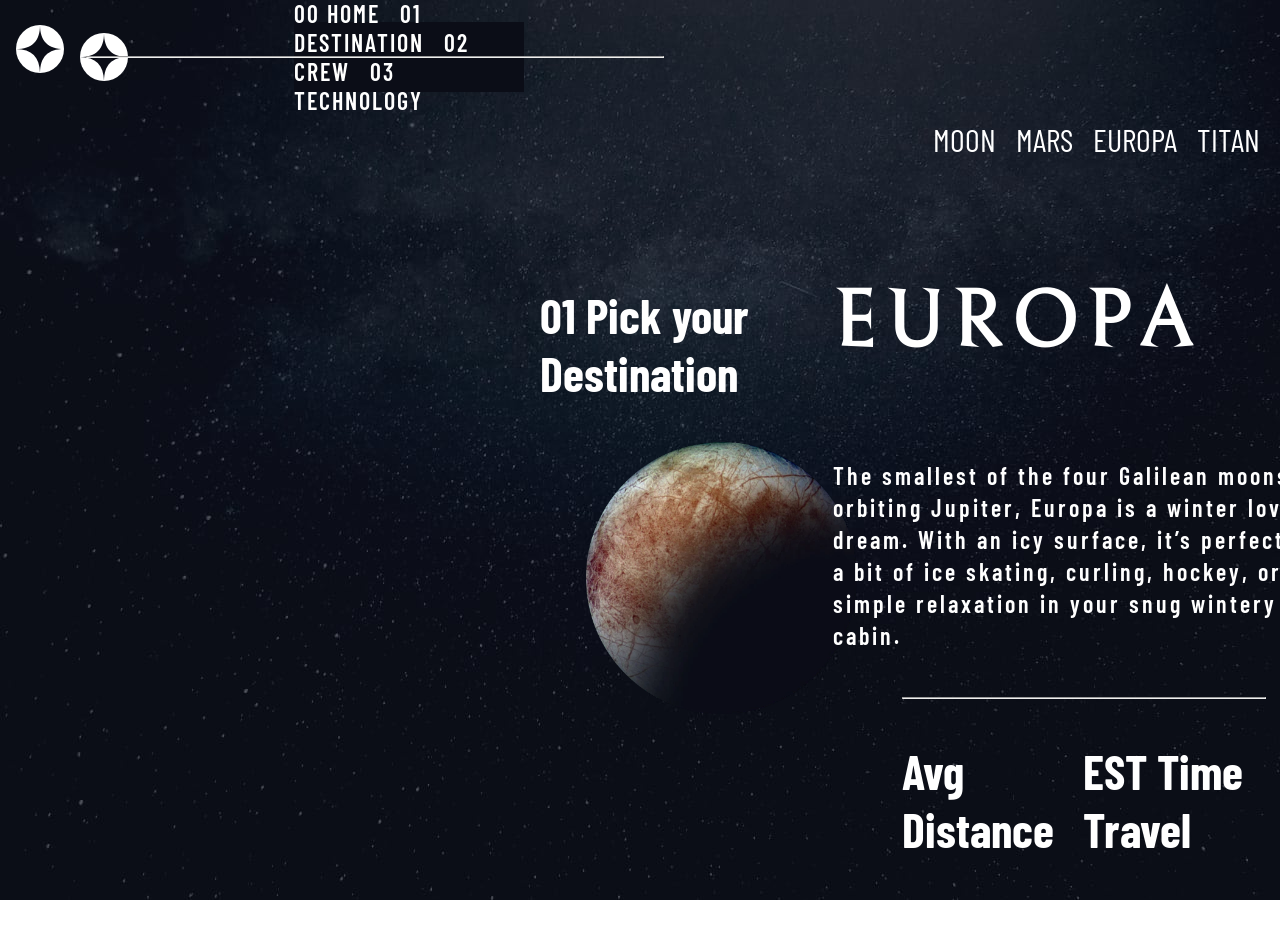
==== public/destination-europa.html @ 991aaed0 "Add files via upload" ====
<!DOCTYPE html>
<html lang="en">
<head>
  <meta charset="UTF-8">
  <meta name="viewport" content="width=device-width, initial-scale=1.0">

  <link rel="icon" type="image/png" sizes="32x32" href="./assets/favicon-32x32.png">
  <link rel="stylesheet" href="./assets/css/style.css">
  <title> Space tourism </title>
</head>
<body id="destination">
  <!-- navbar -->
<nav id="navbar" class="navbar">
  <img class="logo" src="./assets/shared/logo.svg" alt="logo">
  <!-- navbar -->
<nav id="navbar" class="navbar">
  <img class="logo" src="./assets/shared/logo.svg" alt="logo">
  <hr class="align-md-line">
  <div class="nav-menu" id="nav-menu">
    <!-- links -->
        <div class="nav-items">
        <a href="index.html"><span class="number">00</span> Home</a>
            <a href="./destination-moon.html"><span class="number">01</span> Destination</a>
        <a href="./crew-commander.html"><span class="number">02</span> Crew</a>
      <a href="./technology-capsule.html"><span class="number">03</span> Technology</a>
    </div>
</nav>
<!-- mobile nav -->
<div class="hamburger" id="hamIcon">
  <img src="./assets/shared/icon-hamburger.svg" alt="hamburger" class="hamIcon">
 </div>

 <!-- main content -->
  <main class="des-cc">
    <div class="des-column">
    <h2 class="dest-txt">01 Pick your Destination</h2>
    <!-- img row 50% -->
    <div class="img-row-50">
      <img class="img-des" src="./assets/destination/image-europa.webp" alt="europa">
    </div>
  </div>
    <div class="dest-info-50">

      <div class="des-link-cc">
      <a href="./destination-moon.html" class="dest-planet-links">MOON</a>
          <a href="./destination-mars.html" class="dest-planet-links">MARS</a>
        <a href="./destination-europa.html" class="dest-planet-links">EUROPA</a> 
      <a href="./destination-titan.html" class="dest-planet-links">TITAN</a>
    </div>

    <div class="planet-info-cc">
      <h1 class="planet-title">EUROPA</h1>
      <p class="planet-txt">The smallest of the four Galilean moons orbiting Jupiter, Europa is a 
        winter lover’s dream. With an icy surface, it’s perfect for a bit of 
        ice skating, curling, hockey, or simple relaxation in your snug 
        wintery cabin.</p>
        </div>
          <hr class="ww-line-50">

        <div class="des-tt-cc">
          <div class="tt-row">
            <h2 class="avg-tr-title">Avg Distance</h2>
            <span class="tt-txt">
              628 mil km
            </span>
          </div>
          <div class="tt-row">
            <h2  class="avg-tr-title">EST Time Travel</h2>
            <span class="tt-txt">
              3 Years
            </span>
          </div>
        </div>
    </div>
  </main>
<script src="./assets/js/app.js"></script>
</body>
</html>
---- public/assets/css/style.css ----
@import url('https://fonts.googleapis.com/css2?family=Barlow+Condensed:wght@100&family=Bellefair&display=swap');

/* example font */
/* 
    font-family: 'Barlow Condensed', sans-serif;

    font-family: 'Bellefair', serif;
*/
/*************************************************************************
HOME PAGE START OF CSS FILE
**************************************************************************/
html{
    width: 100%;
    height: 100vh;
}
#home{
    box-sizing: border-box;
    padding: 0;
    margin: 0;
    height: 100%;
    /* default settings */
    background-image: url('../home/background-home-desktop.jpg');
    background-size: cover;
    background-repeat: none;
    color: #fff;
    font-family: 'Bellefair', serif;
}
/* font style */
p{
    font-size: 1.4rem;
    line-height: 2rem;
    font-family: 'Barlow Condensed', sans-serif;
}

.bigText{
    font-size: 150px;
    text-transform: uppercase;
}

/* navbar */
.navbar{
    display: flex;
    flex-direction: row;
    align-items: center;
    justify-content: space-between;
    width: 100%;
    padding-top: 1rem;
    height: 65px;
}

/* logo */
.logo{
padding-left: 1rem;
}
/* hamburger icon */
.hamburger{
    display: none;
}
/* links inside nav */
.nav-menu{
    display: flex;
    width: 50%;
    justify-content: center;
    align-items: center;
    height: 70px;
    z-index: 1;
    background-color:rgba(11, 13, 23);
}

.align-md-line{
    color: #fff;
    width: 45%;
    z-index: 100;
    margin-left: 1rem;
    position: absolute;
    left: 70px;
}
/* .nav-items{
    display: flex;
    width: 50%;
    justify-content: center;
    align-items: center;
    height: 70px;
    z-index: 1;
    background-color:rgba(11,13,23, 0.5);
} */

.nav-items a{
    color: #fff;
    font-size: 1.5rem;
    padding-right: 1rem;
    text-decoration: none;
    font-family: 'Barlow Condensed', sans-serif;
    text-transform: uppercase;
    letter-spacing: 2px;
    font-weight: 600;
    transform: scaleX(0);
    transform-origin: bottom right;
}

.nav-items a:hover{
    color:rgba(255, 255, 255, 0.699);
    padding-bottom: 20px;
    border-bottom: #fff solid 2px;

}

/* whole page in div */
.home-page-section{
    display: flex;
    flex-direction: row;
    align-items: center;
    align-content: center;
    justify-content: center;
}
/* left half of page for text */
.home-left-half{
    display: flex;
    width: 50%;
    height: 100%;
    flex-wrap: wrap;
    margin: 3rem auto;
    padding: 2rem;
    align-self: flex-end;
    flex-direction: column;
    text-align: center;
}
/* so you want to text */
.travelText{
    font-family: 'Barlow Condensed', sans-serif;
    letter-spacing: 4.75px;
}
/* right half of page on desktop */
.home-right-half{
    display: flex;
    flex-direction: column;
    justify-content: flex-end;
    height: 100%;
    width: 50%;
    padding: 3rem;
    text-align: center;
}

.circle-div{
    display: flex;
    flex-direction: column;
    justify-content: center;
    height: 250px;
    width: 250px;
    background-color: #fff;
    border-radius: 50%;
    position: relative;
    top: 300px;
    left: 400px;
}

.circle-div:hover{
    transition: all .7s ease-out;
    cursor: pointer;
    box-shadow: 5px 0px 10px 15px rgba(0, 0, 0, 0.5);
}

.explore{
    margin: 0;
    color:rgba(11,13,23);
    text-transform: uppercase;
    font-size: 2rem;
}
/* link to destination page */
.explore a{
    text-decoration: none;
    color: rgba(11,13,23);
    font-weight: 500;
    font-family: 'Bellefair', serif;
    padding:0;
    letter-spacing: 5px;
}
/****************************************************************************
  DESTINATION PAGE START CSS FILE
  ***************************************************************************/
  #destination{
    box-sizing: border-box;
    padding: 0;
    margin: 0;
    width: 100%;
    height: 100%;
    background-image: url('../destination/background-destination-desktop.jpg');
    background-attachment: fixed;
    background-size: cover;
    background-repeat: none;
    color: #fff;
    font-family: 'Bellefair', serif;
}

/* des cc */
.des-cc{
    width: 90vw;
    height: 100vh;
    display: flex;
    margin: auto;
    padding: 1rem;
    flex-direction: row;
    align-items: center;
}

.des-column{
    width: 50%;
    align-items: center;
    justify-content: center;
    text-align: center;
}
.dest-txt{
    font-family: 'Barlow Condensed', sans-serif;
    font-size: 3rem;
    text-align: left;
}
.img-des{
    width: 75%;
}

.dest-info-50{
    display: flex;
    flex-direction: column;
    width: 50%;
    height: 100%;
    align-items: center;
}

.des-link-cc{
    display: flex;
    flex-direction: row;
    height: 8vh;
    width: 25vw;
    align-items: center;
    margin-top: 5rem;
    
}

.dest-planet-links{
    font-family: 'Barlow Condensed', sans-serif;
    color: #fff;
    font-size: 2rem;
    padding: 0 10px 0 10px;
    text-align: left;
    text-decoration: none;
    align-items: center;
}

.dest-planet-links:hover{
    border-bottom: 2px solid #fff;
}

.planet-info-cc{
    display: flex;
    flex-direction: column;
    width: 500px;
    height:500px;
    margin-top: 2rem;
    padding:0.8rem;
}

.planet-title{
    font-family: 'Bellefair', serif;
    font-size: 5rem;
    letter-spacing: 10px;
}

.planet-txt{
    font-family: 'Barlow Condensed', sans-serif;
    font-size: 1.5rem;
    text-align: left;
    font-weight: 600;
    letter-spacing: 3px;
}


.ww-line-50{
    color: #fff;
    width: 100%;
}

.des-tt-cc{
    display: flex;
    flex-direction: row;
    align-items: center;
    justify-content: center;
    width: 100%;
    height: 300px;
}
.tt-row{
    display: flex;
    flex-direction: column;
    justify-content: center;
    align-items: center;
    width: 50%;
    height: 200px;
}

.avg-tr-title{
    font-family: 'Barlow Condensed', sans-serif;
    font-size: 3rem;
    color: #fff;
}

.tt-txt{
    font-size: 2rem;
    font-family: 'Barlow Condensed', sans-serif;
    color: #fff;
}

/* *****************************************************************************************
CREW PAGE
********************************************************************************************/
#crew-body{
    box-sizing: border-box;
    padding: 0;
    margin: 0;
    background-image: url('../crew/background-crew-desktop.jpg');
    background-attachment: fixed;
    background-size: cover;
    background-repeat: none;
    color: #fff;
    font-family: 'Bellefair', serif;
    overflow: hidden;
}

.meet-crew{
    font-size: 1.5rem;
    margin-left: 3rem;
    text-transform: uppercase;
}
.numbers{
    color: rgba(160, 160, 160, 0.5);
    padding-left: 2rem;
}

.crew-con{
    display: flex;
    flex-direction: row;
    width: 100vw;
    height: 100vh;
    overflow: hidden;
}

.crew-info-cc{
    display: flex;
    flex-direction: column;
    margin: 2rem auto 0 auto;
    width: 40vw;
}
.crew-title{
    font-size: 3rem;
    margin: 0;
    font-family: 'Barlow Condensed', sans-serif;
    letter-spacing: 5px;
    text-transform: uppercase;
}

.crew-name{
    font-size: 2.5rem;
    font-family: 'Barlow Condensed', sans-serif;
    letter-spacing: 5px;
    text-transform: uppercase; 
    margin: 1rem;
}
.crew-photo-cc{
    display: flex;
    justify-content: center;
    height: 100%;
    width: 50%;
}

.crew-txt{
    font-size: 1rem;
    line-height: 1rem;
    letter-spacing: 5px;
}

.crew-img{
    width: 60%;
    height: 80%;
}

.circle-cc{
    display: flex;
    flex-direction: row;
    width: 30vw;
    height: 15%;
    margin: auto;
}
ul{
    display: flex;
    flex-direction: row;
}

.crew-link{
    display: flex;
    justify-content: center;
    align-items: center;
    width: 25px;
    height: 25px;
    border-radius: 50%;
    margin: 5px;
    background-color: rgb(51, 51, 51);
    list-style: none;
    font-family: 'Barlow Condensed', sans-serif;
    text-decoration: none;
    font-size: 1.2rem;
    color: #000;
    font-weight: 600;
}
li{
    list-style: none;
}
.active{
    background-color: #fff;;
    color: rgb(208, 214, 249);
}

  /****************************************************************************
  MEDIA QUERIES FOR ALL PAGES
  ****************************************************************************/
  
@media screen and (max-width: 428px) {
    /* home page */
    #home{
        background-image: url('../home/background-home-mobile.jpg');
        background-color: black;
        background-attachment: fixed;
        background-position: center;
        background-size:cover;
        height: 100%;
        overflow: hidden;
    }
    /* all pages navbar */
    .hamburger{
        display: flex;
        position: fixed;
        top: 25px;
        right:30px;
        z-index: 200;
    }
    .nav-menu{
        display: none;
    }
    
     .active{
        display: flex;
        flex-direction: column;
        position: relative;
        text-align: right;
        top: 0;
        right: 0;
        width: 50%;
        height: 100vh;
        background-color: rgba(0, 0, 0, 0.150);
        z-index: 100;
    }
  
    .nav-items{
        display: flex;
        width: 50%;
        position: relative;
        top: 450px;
        right: -70px;
        flex-direction: column;
        align-items: flex-end;
        text-align: right;
        font-family: 'Bellefair', serif;
    }
    .nav-items a{
        font-size: 2rem;
        padding-top: 2rem;
    }
    /* /navbar */

    .number{display: none;}

    .home-page-section{
        display: flex;
        flex-direction: column;
        justify-content: center;
        flex-wrap: wrap;
        padding: 0;
    }

    p{
        font-size: 1.5rem;
        padding: 1.1rem;
    }
    .home-left-half{
        display: flex;
        flex-direction: column;
        width: 100%;
        text-align: center;
        justify-content: center;
        align-items: center;
        height: auto;
        margin: 0;
        padding: 0;
    }
    .travelText{
        font-size: 1.8rem;
    }
    .bigText{
        font-size: 5rem;
    }
    /* below on media screen */
    .home-right-half{
        display: flex;
        flex-direction: column;
        align-items: center;
        padding: 0;
    }

    /* radius circle */
    .circle-div{
        position: static;
        width: 250px;
        height: 250px;
    }
    /* text of explore */
    .explore{
        font-family: 'Bellefair', serif;
        padding:0;
        letter-spacing: 5px;
    }

    /**********************************************************************
    destination moon page
    **********************************************************************/
    #destination{
        height: 100vh;
        width: 100vw;
        background-image: url('../destination/background-destination-tablet.jpg');
        background-position: center;
        background-repeat: no-repeat;
    }
  
    .heading{
      font-family: 'Barlow Condensed', sans-serif;
      color: #fff;
    }

  }
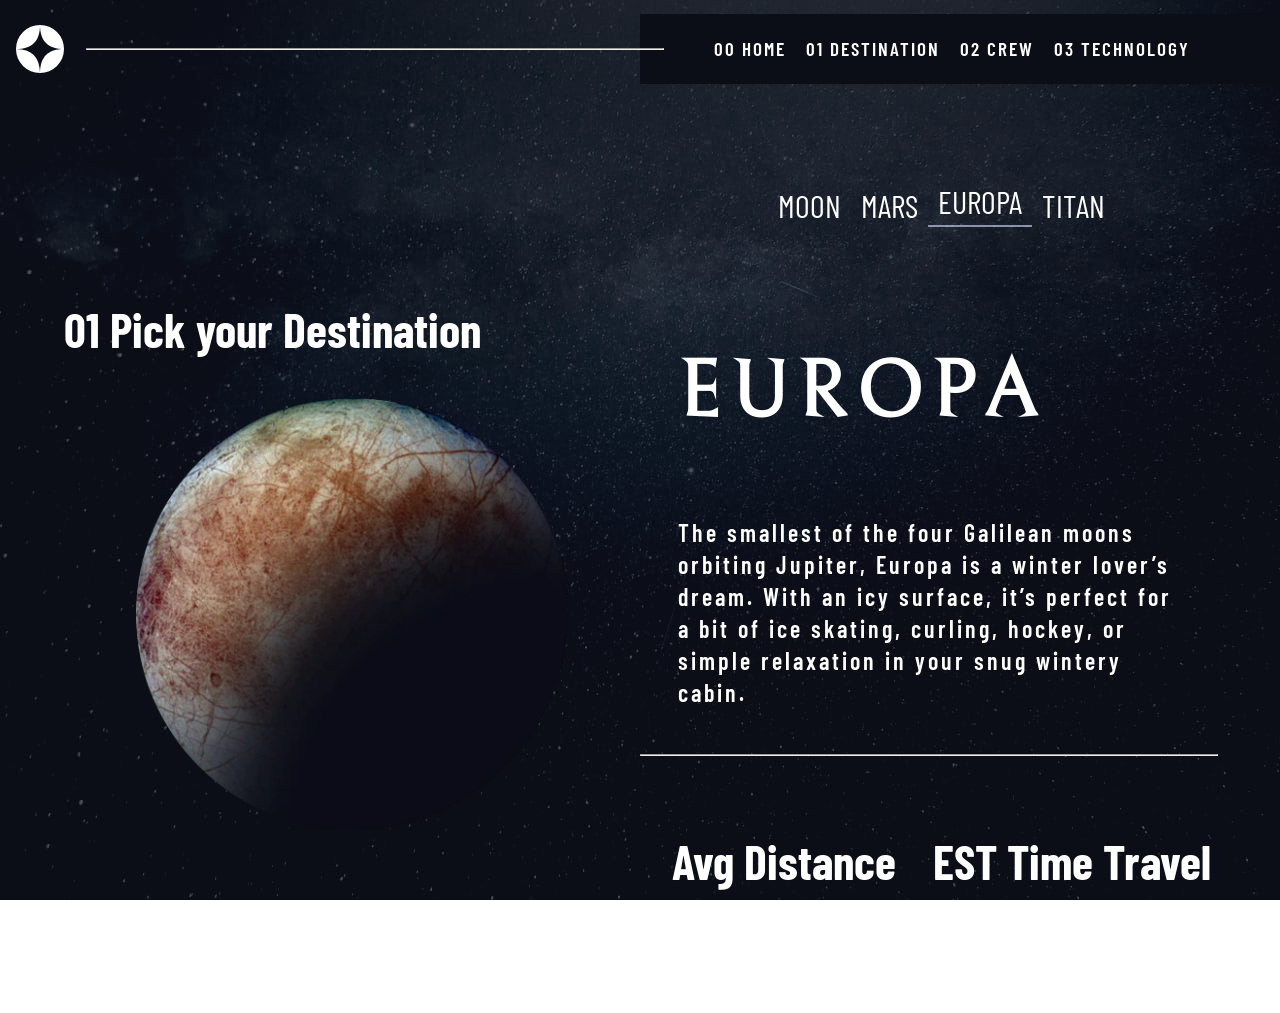
==== commit d619406f: "95% completed mobile response, home page, destination page, crew page, fixed bug crew page mobile vi" ====
--- a/public/destination-europa.html
+++ b/public/destination-europa.html
@@ -9,70 +9,66 @@
   <title> Space tourism </title>
 </head>
 <body id="destination">
-  <!-- navbar -->
-<nav id="navbar" class="navbar">
-  <img class="logo" src="./assets/shared/logo.svg" alt="logo">
-  <!-- navbar -->
-<nav id="navbar" class="navbar">
-  <img class="logo" src="./assets/shared/logo.svg" alt="logo">
-  <hr class="align-md-line">
-  <div class="nav-menu" id="nav-menu">
-    <!-- links -->
-        <div class="nav-items">
-        <a href="index.html"><span class="number">00</span> Home</a>
-            <a href="./destination-moon.html"><span class="number">01</span> Destination</a>
-        <a href="./crew-commander.html"><span class="number">02</span> Crew</a>
-      <a href="./technology-capsule.html"><span class="number">03</span> Technology</a>
+  <nav id="navbar" class="navbar">
+    <img class="logo" src="./assets/shared/logo.svg" alt="logo">
+    <hr class="align-md-line">
+    <div class="nav-menu" id="nav-menu">
+      <!-- links -->
+          <div class="nav-items">
+          <a href="index.html"><span class="number">00</span> Home</a>
+              <a href="./destination-moon.html"><span class="number">01</span> Destination</a>
+          <a href="./crew-commander.html"><span class="number">02</span> Crew</a>
+        <a href="./technology-capsule.html"><span class="number">03</span> Technology</a>
+      </div>
+  </nav>
+  <!-- mobile nav -->
+  <div class="hamburger" id="hamIcon">
+    <img src="./assets/shared/icon-hamburger.svg" alt="hamburger" class="hamIcon">
+   </div>
+  
+   <!-- main content -->
+    <main class="des-cc">
+      <div class="des-column">
+      <h2 class="dest-txt">01 Pick your Destination</h2>
+      <!-- img row 50% -->
+      <div class="img-row-50">
+        <img class="img-des" src="./assets/destination/image-europa.webp" alt="Europa">
+      </div>
     </div>
-</nav>
-<!-- mobile nav -->
-<div class="hamburger" id="hamIcon">
-  <img src="./assets/shared/icon-hamburger.svg" alt="hamburger" class="hamIcon">
- </div>
-
- <!-- main content -->
-  <main class="des-cc">
-    <div class="des-column">
-    <h2 class="dest-txt">01 Pick your Destination</h2>
-    <!-- img row 50% -->
-    <div class="img-row-50">
-      <img class="img-des" src="./assets/destination/image-europa.webp" alt="europa">
-    </div>
-  </div>
-    <div class="dest-info-50">
-
-      <div class="des-link-cc">
-      <a href="./destination-moon.html" class="dest-planet-links">MOON</a>
-          <a href="./destination-mars.html" class="dest-planet-links">MARS</a>
-        <a href="./destination-europa.html" class="dest-planet-links">EUROPA</a> 
-      <a href="./destination-titan.html" class="dest-planet-links">TITAN</a>
-    </div>
-
-    <div class="planet-info-cc">
-      <h1 class="planet-title">EUROPA</h1>
-      <p class="planet-txt">The smallest of the four Galilean moons orbiting Jupiter, Europa is a 
-        winter lover’s dream. With an icy surface, it’s perfect for a bit of 
-        ice skating, curling, hockey, or simple relaxation in your snug 
-        wintery cabin.</p>
-        </div>
-          <hr class="ww-line-50">
-
-        <div class="des-tt-cc">
-          <div class="tt-row">
-            <h2 class="avg-tr-title">Avg Distance</h2>
-            <span class="tt-txt">
-              628 mil km
-            </span>
+      <div class="dest-info-50">
+  
+        <div class="des-link-cc">
+        <a href="./destination-moon.html" class="dest-planet-links">MOON</a>
+            <a href="./destination-mars.html" class="dest-planet-links">MARS</a>
+          <a href="./destination-europa.html" class="dest-planet-links">EUROPA</a> 
+        <a href="./destination-titan.html" class="dest-planet-links">TITAN</a>
+      </div>
+  
+      <div class="planet-info-cc">
+        <h1 class="planet-title">EUROPA</h1>
+        <p class="planet-txt">The smallest of the four Galilean moons orbiting Jupiter, Europa is a 
+          winter lover’s dream. With an icy surface, it’s perfect for a bit of 
+          ice skating, curling, hockey, or simple relaxation in your snug 
+          wintery cabin.</p>
           </div>
-          <div class="tt-row">
-            <h2  class="avg-tr-title">EST Time Travel</h2>
-            <span class="tt-txt">
-              3 Years
-            </span>
+            <hr class="ww-line-50">
+  
+          <div class="des-tt-cc">
+            <div class="tt-row">
+              <h2 class="avg-tr-title">Avg Distance</h2>
+              <span class="tt-txt">
+                628 mil km
+              </span>
+            </div>
+            <div class="tt-row">
+              <h2  class="avg-tr-title">EST Time Travel</h2>
+              <span class="tt-txt">
+                3 Years
+              </span>
+            </div>
           </div>
-        </div>
-    </div>
-  </main>
+      </div>
+    </main>
 <script src="./assets/js/app.js"></script>
 </body>
 </html>
--- a/public/assets/css/style.css
+++ b/public/assets/css/style.css
@@ -11,7 +11,6 @@
 **************************************************************************/
 html{
     width: 100%;
-    height: 100vh;
 }
 #home{
     box-sizing: border-box;
@@ -24,6 +23,7 @@
     background-repeat: none;
     color: #fff;
     font-family: 'Bellefair', serif;
+    overflow: hidden;
 }
 /* font style */
 p{
@@ -87,22 +87,24 @@
 
 .nav-items a{
     color: #fff;
-    font-size: 1.5rem;
+    font-size: 1.2rem;
     padding-right: 1rem;
     text-decoration: none;
     font-family: 'Barlow Condensed', sans-serif;
     text-transform: uppercase;
     letter-spacing: 2px;
     font-weight: 600;
-    transform: scaleX(0);
-    transform-origin: bottom right;
 }
 
 .nav-items a:hover{
-    color:rgba(255, 255, 255, 0.699);
+    color: rgba(255, 255, 255, 0.500);
+    transition: all .250s ease-in;
+
+}
+
+.nav-items-active{
     padding-bottom: 20px;
     border-bottom: #fff solid 2px;
-
 }
 
 /* whole page in div */
@@ -150,8 +152,8 @@
     background-color: #fff;
     border-radius: 50%;
     position: relative;
-    top: 300px;
-    left: 400px;
+    top: 30px;
+    left: 350px;
 }
 
 .circle-div:hover{
@@ -182,8 +184,6 @@
     box-sizing: border-box;
     padding: 0;
     margin: 0;
-    width: 100%;
-    height: 100%;
     background-image: url('../destination/background-destination-desktop.jpg');
     background-attachment: fixed;
     background-size: cover;
@@ -232,7 +232,7 @@
     height: 8vh;
     width: 25vw;
     align-items: center;
-    margin-top: 5rem;
+    margin: 5rem 0 1rem 0;
     
 }
 
@@ -247,7 +247,13 @@
 }
 
 .dest-planet-links:hover{
+    padding-bottom: 5px;
     border-bottom: 2px solid #fff;
+}
+
+.dest-planet-links-active{
+    padding-bottom: 5px;
+    border-bottom: 2px solid #d0d6f9a1;
 }
 
 .planet-info-cc{
@@ -412,10 +418,113 @@
 li{
     list-style: none;
 }
-.active{
+.crew-active{
     background-color: #fff;;
     color: rgb(208, 214, 249);
 }
+/*******************************************************************************
+space caplse page
+********************************************************************************/
+#tech-bg{
+    background-image: url('../technology/background-technology-desktop.jpg');
+    background-image: url('../crew/background-crew-desktop.jpg');
+    background-attachment: fixed;
+    background-size: cover;
+    background-repeat: none;
+    color: #fff;
+    padding: 0;
+    margin: 0 auto;
+    box-sizing: border-box;
+    overflow: hidden;
+}
+
+#tech-content{
+    display: flex;
+    flex-direction: row;
+    flex-wrap: wrap;
+    width: 100%;
+    height: 100%;
+    margin: auto;
+    justify-content: space-between;
+}
+.tech_title{
+    margin: 0 0 3rem 0;
+    padding-left: 3rem;
+}
+.header-title{
+    width: 100%;
+    height: 50px;
+}
+.tech-row-left{
+    display: flex;
+    flex-direction: column;
+    width: 20%;
+    height: 70vh;
+    align-items: center;
+    justify-content: center;
+    margin-top: 3rem;
+}
+.tech-row-mid{
+    display: flex;
+    flex-direction: column;
+    width: 40%;
+    height: 70vh;
+    margin: 3rem auto;
+    justify-content: center;
+    
+}
+.tech_term{
+    margin: 0;
+    font-family: 'Barlow Condensed', sans-serif;
+    font-weight: 600;
+    font-size: 1.5rem;
+
+}
+.vehicle{
+    font-size: 3rem;
+    margin: 0;
+    text-transform: uppercase;
+}
+.tech-row-right{
+    display: flex;
+    flex-wrap:wrap;
+    flex-direction: column;
+    justify-items: flex-end;
+    width: 30%;
+    height: 70vh;
+    margin: 3rem auto;
+}
+
+.tech_link{
+    display: flex;
+    flex-direction: column;
+    justify-content: center;
+    border:#fff solid 1px;
+    margin: 0.7rem;
+    height: 50px;
+    width: 50px;
+    text-align: center;
+    border-radius: 50px;
+    text-decoration: none;
+    font-size: 1rem;
+    color: #fff;
+}
+.tech_link:hover{
+    color: #fff;
+    
+    border:#d0d6f9a1 solid 1px;
+}
+.tech_link_active{
+    color: #fff;
+    background-color: rgba(255, 255, 255, 0.521);
+    border:#d0d6f9a1 solid 1px;
+}
+.space-img{
+    width: 100%;
+    height: 100%;
+}
+
+
 
   /****************************************************************************
   MEDIA QUERIES FOR ALL PAGES
@@ -437,31 +546,54 @@
         display: flex;
         position: fixed;
         top: 25px;
-        right:30px;
+        left: 375px;
         z-index: 200;
     }
     .nav-menu{
         display: none;
+    }
+
+    #hamIcon{
+        position: fixed;
     }
     
      .active{
         display: flex;
         flex-direction: column;
-        position: relative;
-        text-align: right;
+        position: fixed;
+        /* text-align: right; */
         top: 0;
         right: 0;
         width: 50%;
         height: 100vh;
-        background-color: rgba(0, 0, 0, 0.150);
+        background-color: rgba(0, 0, 0, 0.650);
         z-index: 100;
+        font-size: 1rem;
+        animation-name: slideIn;
+        animation-duration: 1s;
+        border-bottom: none;
+        border-radius: 15px;
+    }
+    .nav-items-active{
+        padding: 0;
+    }
+
+    @keyframes slideIn{
+        from{
+            width: 0;
+            height: 100vh;
+        }
+        to{
+            width: 50%;
+            height: 100vh;
+        }
     }
   
     .nav-items{
         display: flex;
         width: 50%;
         position: relative;
-        top: 450px;
+        top: 50px;
         right: -70px;
         flex-direction: column;
         align-items: flex-end;
@@ -469,8 +601,13 @@
         font-family: 'Bellefair', serif;
     }
     .nav-items a{
-        font-size: 2rem;
+        font-size: 1rem;
         padding-top: 2rem;
+        border-bottom: none;
+    }
+
+    hr{
+        display: none;
     }
     /* /navbar */
 
@@ -530,11 +667,13 @@
     destination moon page
     **********************************************************************/
     #destination{
-        height: 100vh;
-        width: 100vw;
         background-image: url('../destination/background-destination-tablet.jpg');
         background-position: center;
         background-repeat: no-repeat;
+        background-attachment: fixed;
+        background-position: center;
+        background-size:cover;
+        height: 100%;
     }
   
     .heading{
@@ -542,5 +681,89 @@
       color: #fff;
     }
 
+    .des-cc {
+        width: 100%;
+        height: 100%;
+        display: flex;
+        flex-direction: column;
+        align-items: center;
+        padding: 0;
+        overflow:hidden;
   }
 
+  .dest-txt{
+      font-size: 1.5rem;
+      margin: 3rem 0 3rem 0;
+      text-align: center;
+  }
+  .dest-info-50 {
+    display: flex;
+    flex-direction: column;
+    width: 100%;
+    height: 100%;
+    align-items: center;
+}
+.des-link-cc {
+    display: flex;
+    flex-direction: row;
+    height: 8vh;
+    width: 100%;
+    align-items: center;
+    justify-content: center;
+}
+
+.planet-info-cc {
+    display: flex;
+    flex-direction: column;
+    width: 100%;
+    height: 50%;
+    margin-top: 2rem;
+    align-items: center;
+}
+.avg-tr-title {
+    font-family: 'Barlow Condensed', sans-serif;
+    font-size: 1.5rem;
+    color: #fff;
+
+}
+
+/* crew mobile page */
+
+.crew-con{
+  flex-direction: column;
+}
+
+.crew-info-cc{
+    width: 100%;
+    margin: 0;
+    justify-content: center;
+}
+
+.circle-cc{
+    width: 100%;
+    justify-content: center;
+}
+
+.crew-photo-cc{
+    width: 100%;
+}
+
+
+
+
+
+
+
+
+
+
+
+
+
+
+
+
+
+
+}
+
